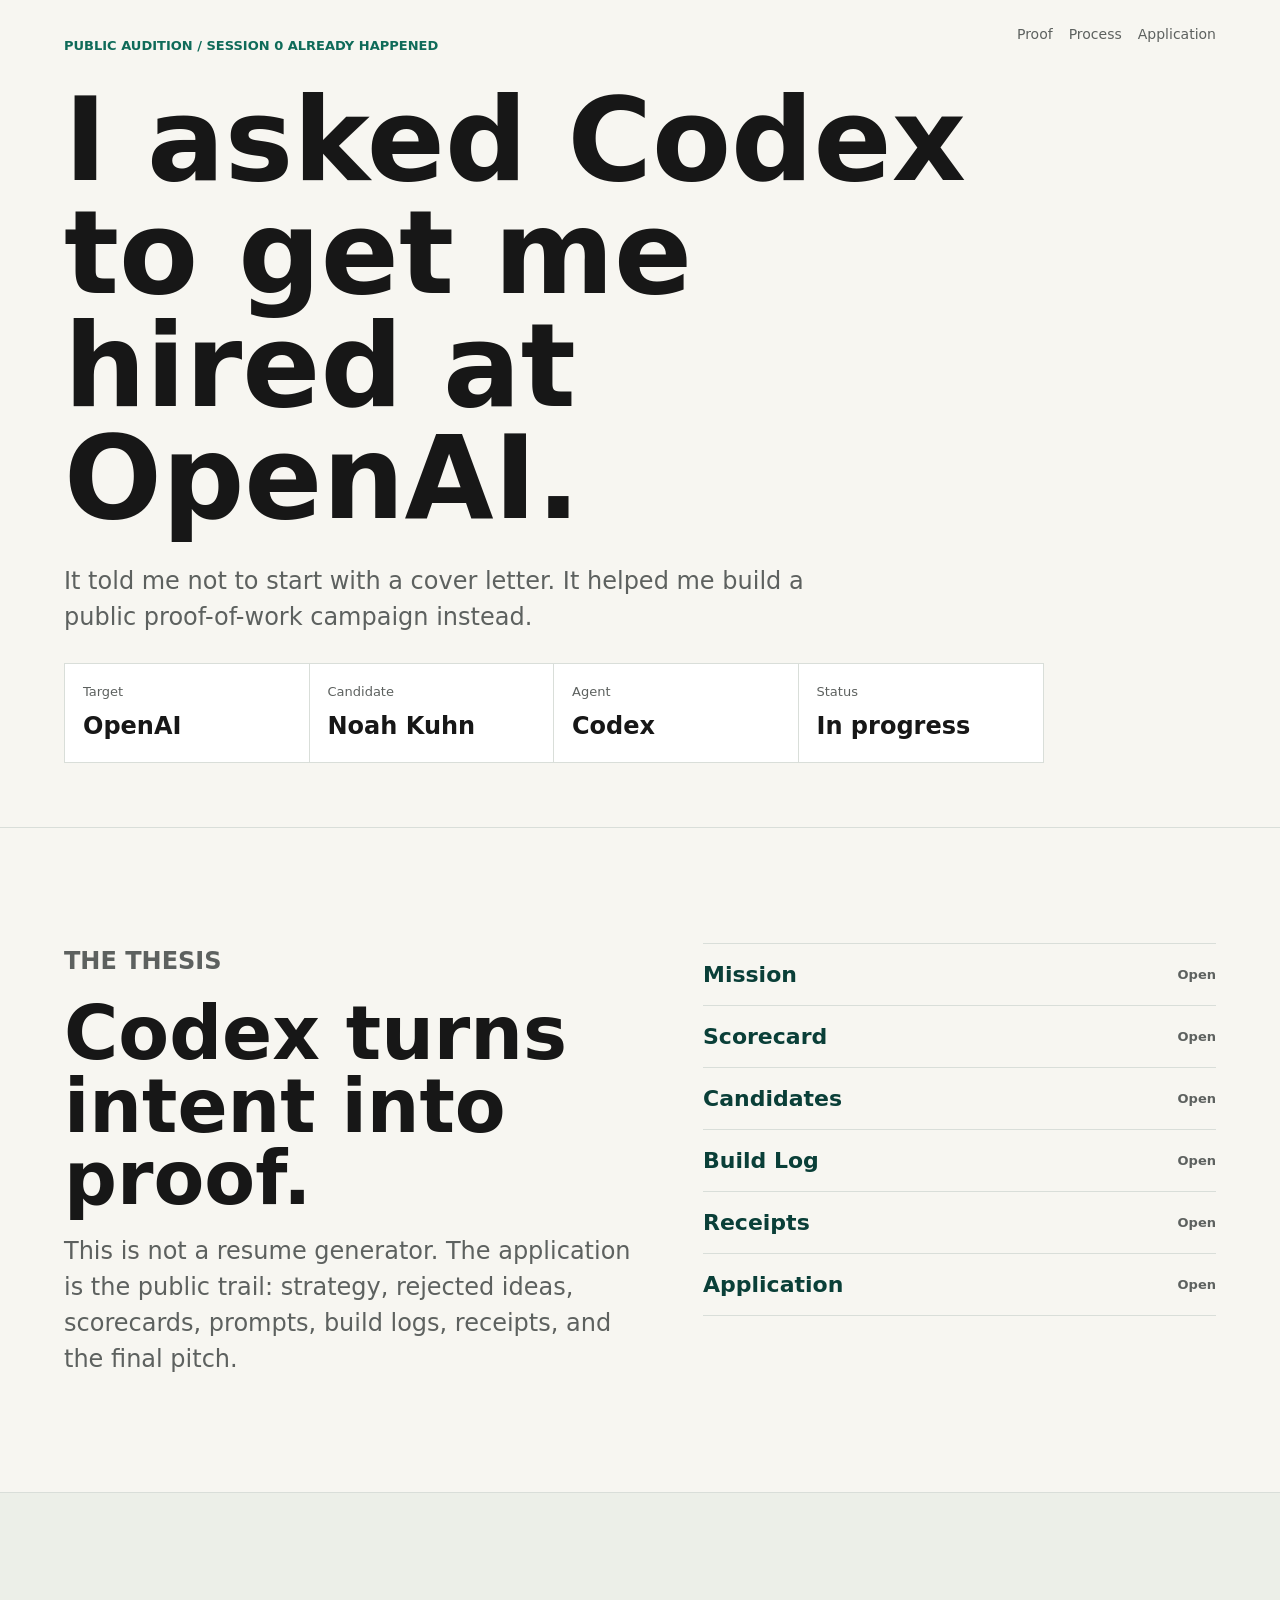
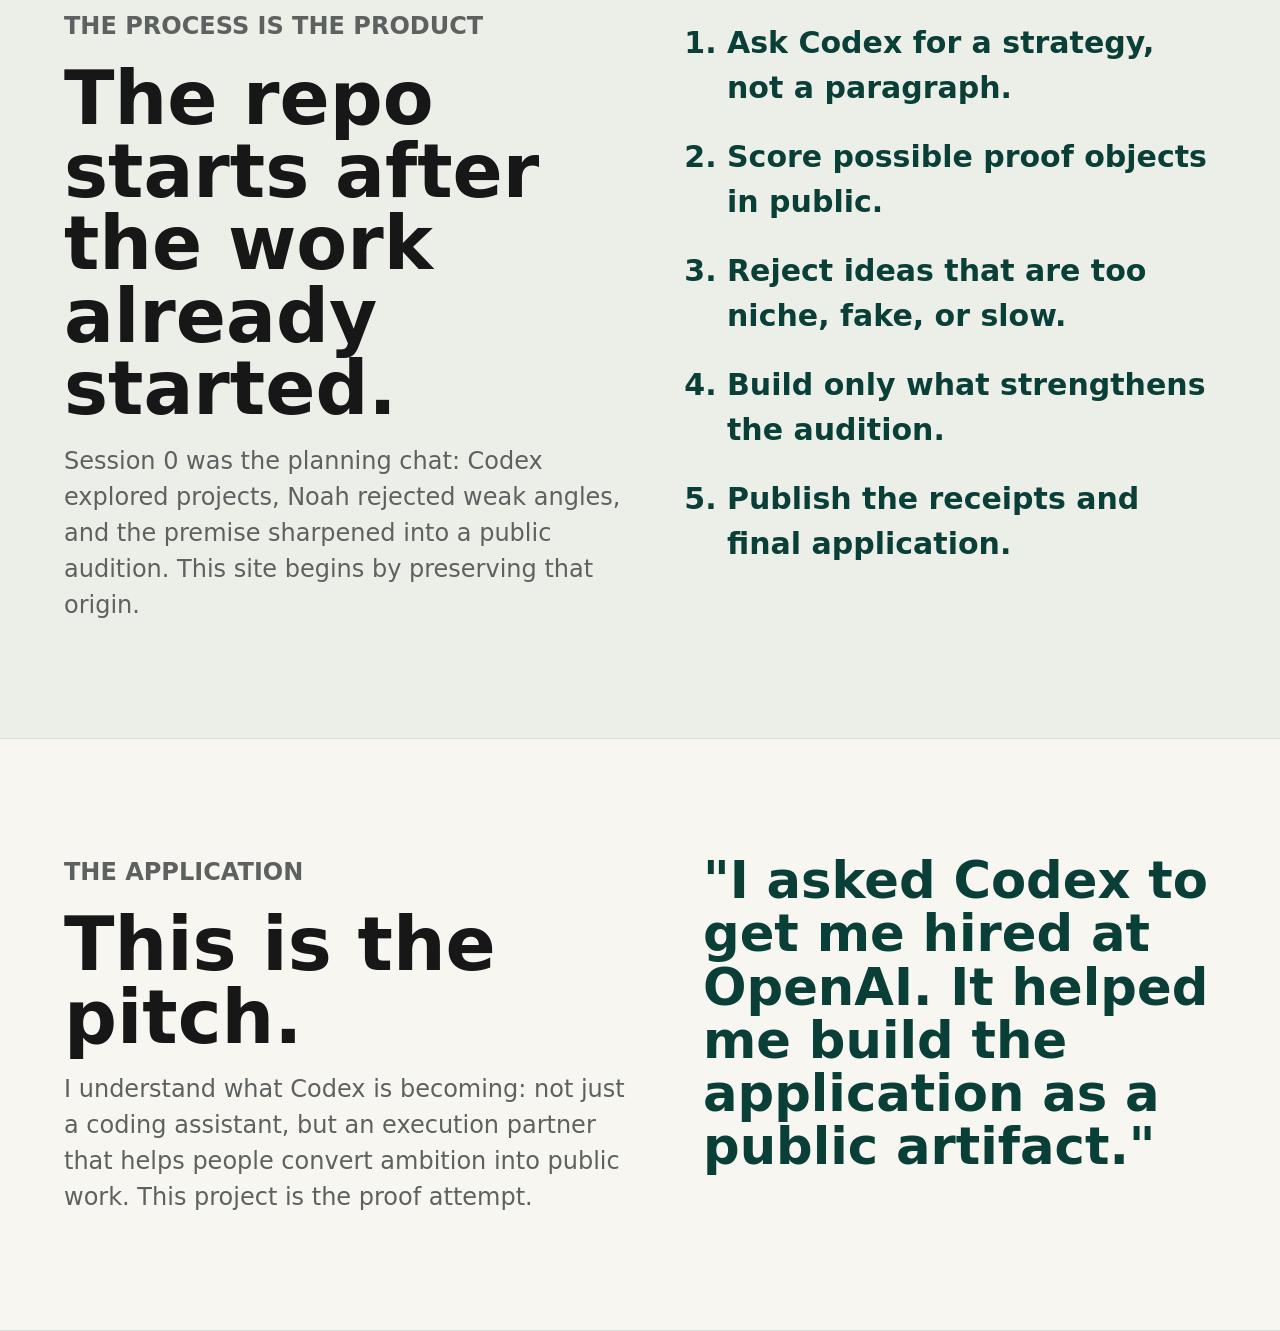
==== site/index.html @ 4ec87e2b "Initial public audition scaffold" ====
<!doctype html>
<html lang="en">
  <head>
    <meta charset="utf-8">
    <meta name="viewport" content="width=device-width, initial-scale=1">
    <title>I Asked Codex To Get Me Hired At OpenAI</title>
    <meta
      name="description"
      content="A public proof-of-work audition built with Codex."
    >
    <link rel="stylesheet" href="styles.css">
  </head>
  <body>
    <header class="hero">
      <nav class="nav" aria-label="Primary">
        <a href="#proof">Proof</a>
        <a href="#process">Process</a>
        <a href="#application">Application</a>
      </nav>

      <p class="kicker">Public audition / Session 0 already happened</p>
      <h1>I asked Codex to get me hired at OpenAI.</h1>
      <p class="lede">
        It told me not to start with a cover letter. It helped me build a public
        proof-of-work campaign instead.
      </p>

      <div class="status-panel" aria-label="Audition status">
        <div>
          <span>Target</span>
          <strong>OpenAI</strong>
        </div>
        <div>
          <span>Candidate</span>
          <strong>Noah Kuhn</strong>
        </div>
        <div>
          <span>Agent</span>
          <strong>Codex</strong>
        </div>
        <div>
          <span>Status</span>
          <strong>In progress</strong>
        </div>
      </div>
    </header>

    <main>
      <section id="proof" class="band">
        <div class="section-copy">
          <p class="kicker">The thesis</p>
          <h2>Codex turns intent into proof.</h2>
          <p>
            This is not a resume generator. The application is the public trail:
            strategy, rejected ideas, scorecards, prompts, build logs, receipts,
            and the final pitch.
          </p>
        </div>
        <div class="artifact-list">
          <a href="../MISSION.md">Mission</a>
          <a href="../SCORECARD.md">Scorecard</a>
          <a href="../CANDIDATES.md">Candidates</a>
          <a href="../BUILD_LOG.md">Build Log</a>
          <a href="../RECEIPTS.md">Receipts</a>
          <a href="../APPLICATION.md">Application</a>
        </div>
      </section>

      <section id="process" class="band muted">
        <div class="section-copy">
          <p class="kicker">The process is the product</p>
          <h2>The repo starts after the work already started.</h2>
          <p>
            Session 0 was the planning chat: Codex explored projects, Noah
            rejected weak angles, and the premise sharpened into a public
            audition. This site begins by preserving that origin.
          </p>
        </div>
        <ol class="steps">
          <li>Ask Codex for a strategy, not a paragraph.</li>
          <li>Score possible proof objects in public.</li>
          <li>Reject ideas that are too niche, fake, or slow.</li>
          <li>Build only what strengthens the audition.</li>
          <li>Publish the receipts and final application.</li>
        </ol>
      </section>

      <section id="application" class="band">
        <div class="section-copy">
          <p class="kicker">The application</p>
          <h2>This is the pitch.</h2>
          <p>
            I understand what Codex is becoming: not just a coding assistant,
            but an execution partner that helps people convert ambition into
            public work. This project is the proof attempt.
          </p>
        </div>
        <blockquote>
          "I asked Codex to get me hired at OpenAI. It helped me build the
          application as a public artifact."
        </blockquote>
      </section>
    </main>
  </body>
</html>
---- site/styles.css ----
:root {
  color-scheme: light;
  --ink: #171717;
  --muted: #5d615f;
  --line: #d9ded9;
  --paper: #f7f6f1;
  --wash: #ecefe8;
  --accent: #0f6b59;
  --accent-strong: #0a3f38;
  --panel: #ffffff;
}

* {
  box-sizing: border-box;
}

html {
  scroll-behavior: smooth;
}

body {
  margin: 0;
  background: var(--paper);
  color: var(--ink);
  font-family:
    Inter, ui-sans-serif, system-ui, -apple-system, BlinkMacSystemFont, "Segoe UI",
    sans-serif;
  line-height: 1.5;
}

a {
  color: inherit;
}

.hero {
  min-height: 92svh;
  display: grid;
  align-content: center;
  gap: 28px;
  padding: 28px clamp(20px, 5vw, 76px) 56px;
  border-bottom: 1px solid var(--line);
}

.nav {
  position: absolute;
  top: 24px;
  right: clamp(20px, 5vw, 76px);
  display: flex;
  gap: 16px;
  color: var(--muted);
  font-size: 14px;
}

.nav a {
  text-decoration: none;
}

.nav a:hover {
  color: var(--ink);
}

.kicker {
  margin: 0;
  color: var(--accent);
  font-size: 13px;
  font-weight: 750;
  letter-spacing: 0;
  text-transform: uppercase;
}

h1,
h2 {
  max-width: 940px;
  margin: 0;
  letter-spacing: 0;
  line-height: 0.98;
}

h1 {
  font-size: clamp(52px, 9vw, 116px);
}

h2 {
  font-size: clamp(36px, 6vw, 74px);
}

.lede,
.section-copy p {
  max-width: 760px;
  margin: 0;
  color: var(--muted);
  font-size: clamp(18px, 2vw, 24px);
}

.status-panel {
  width: min(100%, 980px);
  display: grid;
  grid-template-columns: repeat(4, minmax(0, 1fr));
  border: 1px solid var(--line);
  background: var(--panel);
}

.status-panel div {
  display: grid;
  gap: 6px;
  min-height: 92px;
  padding: 18px;
  border-right: 1px solid var(--line);
}

.status-panel div:last-child {
  border-right: 0;
}

.status-panel span {
  color: var(--muted);
  font-size: 13px;
}

.status-panel strong {
  align-self: end;
  font-size: clamp(18px, 2vw, 24px);
}

.band {
  display: grid;
  grid-template-columns: minmax(0, 1.05fr) minmax(280px, 0.95fr);
  gap: clamp(28px, 6vw, 72px);
  padding: clamp(56px, 9vw, 120px) clamp(20px, 5vw, 76px);
  border-bottom: 1px solid var(--line);
}

.band.muted {
  background: var(--wash);
}

.section-copy {
  display: grid;
  align-content: start;
  gap: 18px;
}

.artifact-list {
  display: grid;
  align-content: start;
  border-top: 1px solid var(--line);
}

.artifact-list a {
  display: flex;
  min-height: 62px;
  align-items: center;
  justify-content: space-between;
  border-bottom: 1px solid var(--line);
  color: var(--accent-strong);
  font-size: 22px;
  font-weight: 760;
  text-decoration: none;
}

.artifact-list a::after {
  content: "Open";
  color: var(--muted);
  font-size: 13px;
  font-weight: 650;
}

.steps {
  margin: 0;
  padding-left: 24px;
  color: var(--accent-strong);
  font-size: clamp(20px, 2.5vw, 30px);
  font-weight: 720;
}

.steps li {
  padding: 12px 0;
}

blockquote {
  margin: 0;
  color: var(--accent-strong);
  font-size: clamp(28px, 4vw, 54px);
  font-weight: 780;
  line-height: 1.04;
}

@media (max-width: 820px) {
  .hero {
    min-height: auto;
    padding-top: 88px;
  }

  .nav {
    left: 20px;
    right: 20px;
    justify-content: space-between;
  }

  .status-panel,
  .band {
    grid-template-columns: 1fr;
  }

  .status-panel div {
    border-right: 0;
    border-bottom: 1px solid var(--line);
  }

  .status-panel div:last-child {
    border-bottom: 0;
  }
}
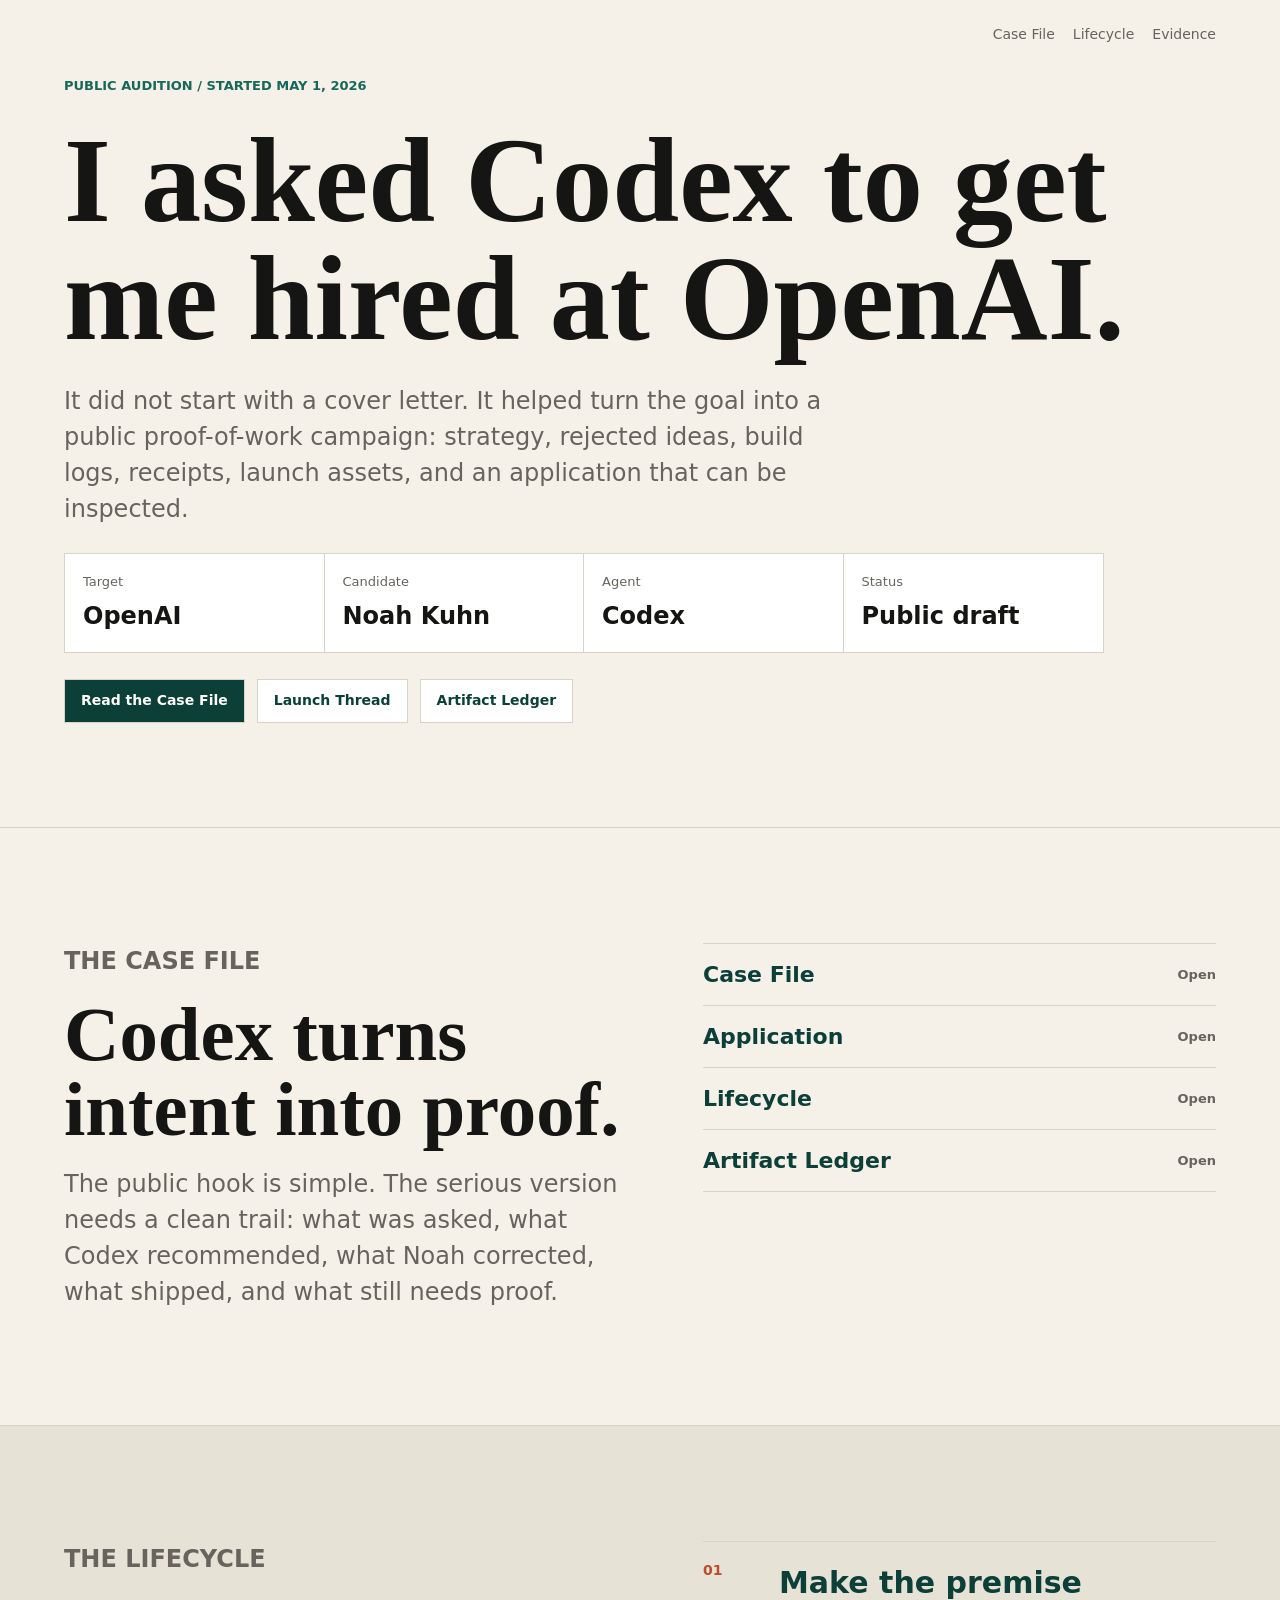
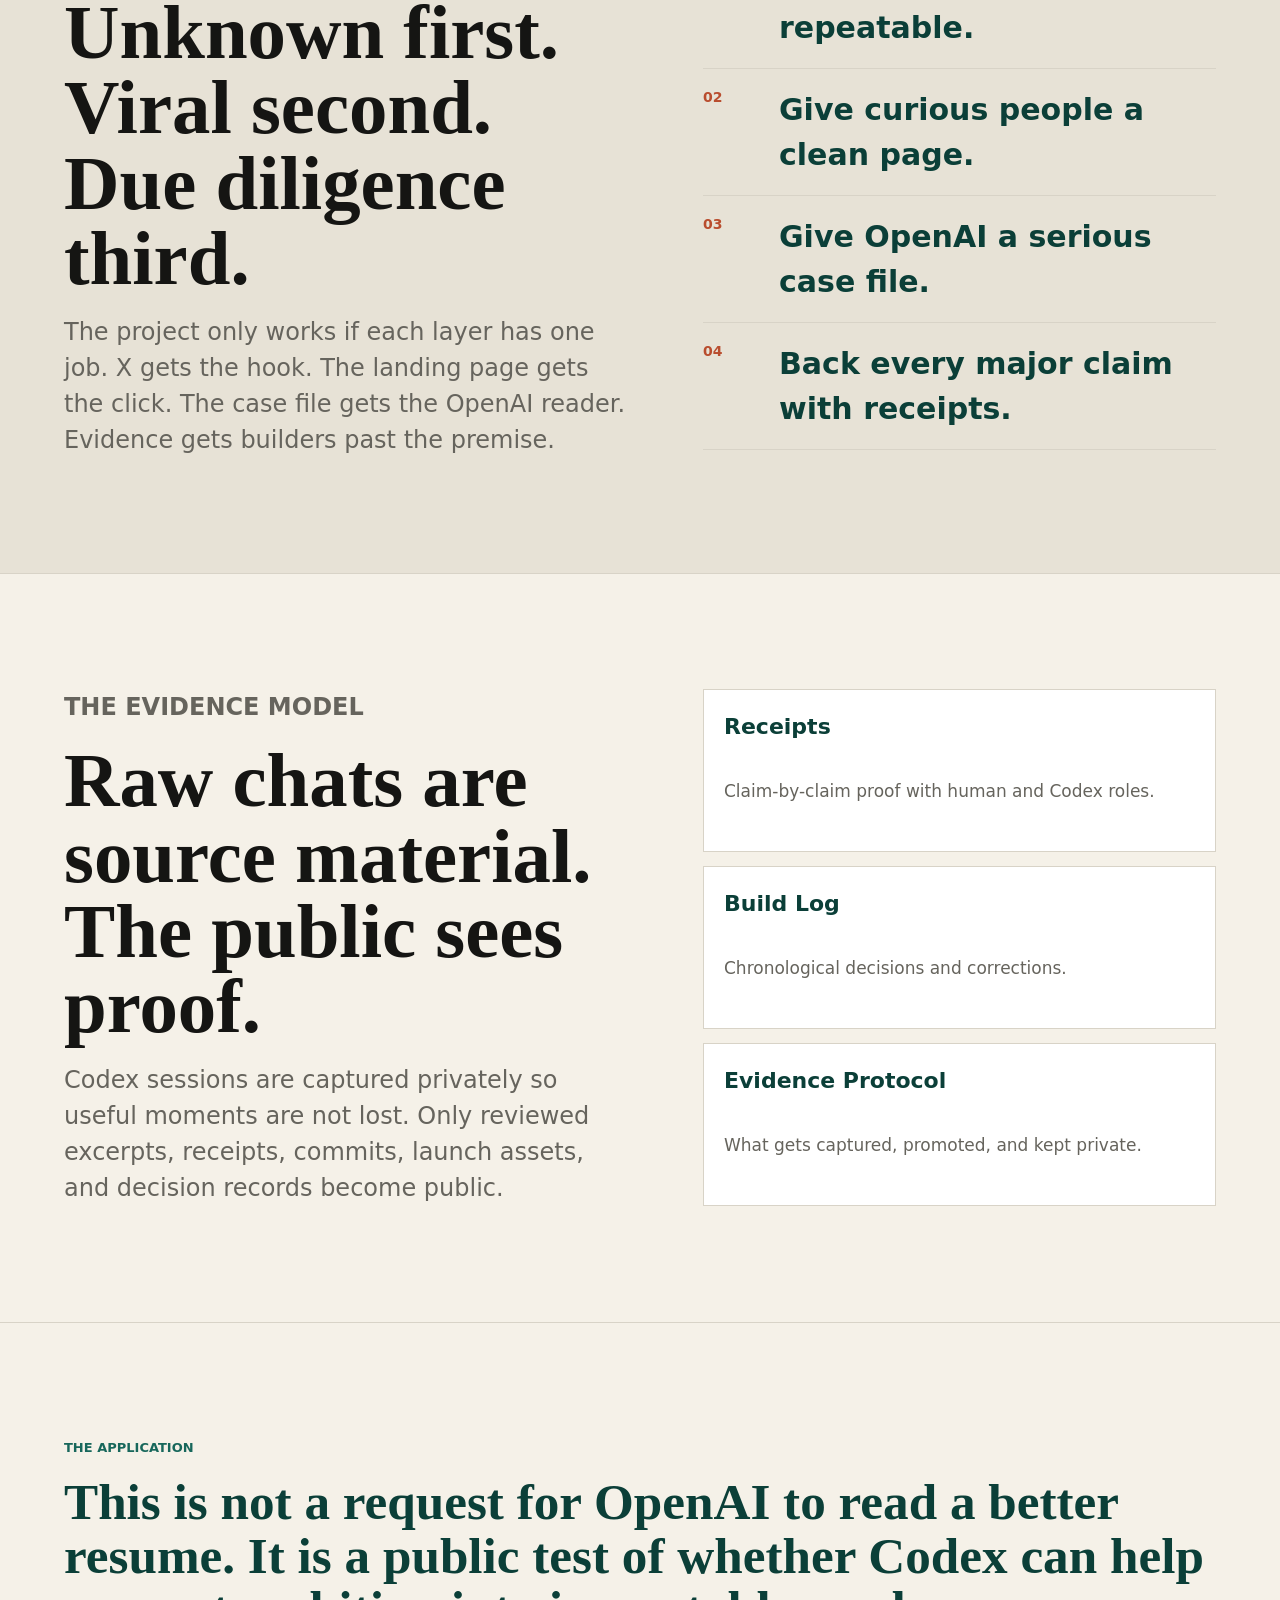
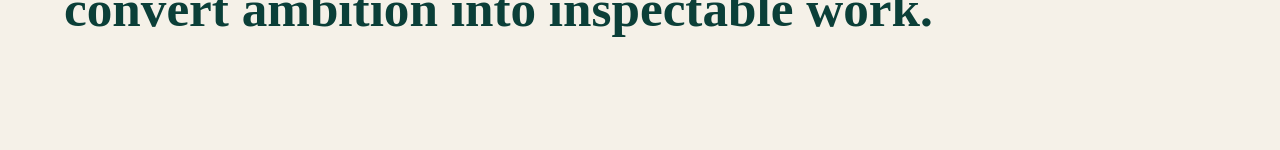
==== commit bd2e4180: "Prepare public audition launch package" ====
--- a/site/index.html
+++ b/site/index.html
@@ -2,105 +2,11 @@
 <html lang="en">
   <head>
     <meta charset="utf-8">
+    <meta http-equiv="refresh" content="0; url=../index.html">
     <meta name="viewport" content="width=device-width, initial-scale=1">
     <title>I Asked Codex To Get Me Hired At OpenAI</title>
-    <meta
-      name="description"
-      content="A public proof-of-work audition built with Codex."
-    >
-    <link rel="stylesheet" href="styles.css">
   </head>
   <body>
-    <header class="hero">
-      <nav class="nav" aria-label="Primary">
-        <a href="#proof">Proof</a>
-        <a href="#process">Process</a>
-        <a href="#application">Application</a>
-      </nav>
-
-      <p class="kicker">Public audition / Session 0 already happened</p>
-      <h1>I asked Codex to get me hired at OpenAI.</h1>
-      <p class="lede">
-        It told me not to start with a cover letter. It helped me build a public
-        proof-of-work campaign instead.
-      </p>
-
-      <div class="status-panel" aria-label="Audition status">
-        <div>
-          <span>Target</span>
-          <strong>OpenAI</strong>
-        </div>
-        <div>
-          <span>Candidate</span>
-          <strong>Noah Kuhn</strong>
-        </div>
-        <div>
-          <span>Agent</span>
-          <strong>Codex</strong>
-        </div>
-        <div>
-          <span>Status</span>
-          <strong>In progress</strong>
-        </div>
-      </div>
-    </header>
-
-    <main>
-      <section id="proof" class="band">
-        <div class="section-copy">
-          <p class="kicker">The thesis</p>
-          <h2>Codex turns intent into proof.</h2>
-          <p>
-            This is not a resume generator. The application is the public trail:
-            strategy, rejected ideas, scorecards, prompts, build logs, receipts,
-            and the final pitch.
-          </p>
-        </div>
-        <div class="artifact-list">
-          <a href="../MISSION.md">Mission</a>
-          <a href="../SCORECARD.md">Scorecard</a>
-          <a href="../CANDIDATES.md">Candidates</a>
-          <a href="../BUILD_LOG.md">Build Log</a>
-          <a href="../RECEIPTS.md">Receipts</a>
-          <a href="../APPLICATION.md">Application</a>
-        </div>
-      </section>
-
-      <section id="process" class="band muted">
-        <div class="section-copy">
-          <p class="kicker">The process is the product</p>
-          <h2>The repo starts after the work already started.</h2>
-          <p>
-            Session 0 was the planning chat: Codex explored projects, Noah
-            rejected weak angles, and the premise sharpened into a public
-            audition. This site begins by preserving that origin.
-          </p>
-        </div>
-        <ol class="steps">
-          <li>Ask Codex for a strategy, not a paragraph.</li>
-          <li>Score possible proof objects in public.</li>
-          <li>Reject ideas that are too niche, fake, or slow.</li>
-          <li>Build only what strengthens the audition.</li>
-          <li>Publish the receipts and final application.</li>
-        </ol>
-      </section>
-
-      <section id="application" class="band">
-        <div class="section-copy">
-          <p class="kicker">The application</p>
-          <h2>This is the pitch.</h2>
-          <p>
-            I understand what Codex is becoming: not just a coding assistant,
-            but an execution partner that helps people convert ambition into
-            public work. This project is the proof attempt.
-          </p>
-        </div>
-        <blockquote>
-          "I asked Codex to get me hired at OpenAI. It helped me build the
-          application as a public artifact."
-        </blockquote>
-      </section>
-    </main>
+    <p><a href="../index.html">Open the public audition homepage.</a></p>
   </body>
 </html>
-
